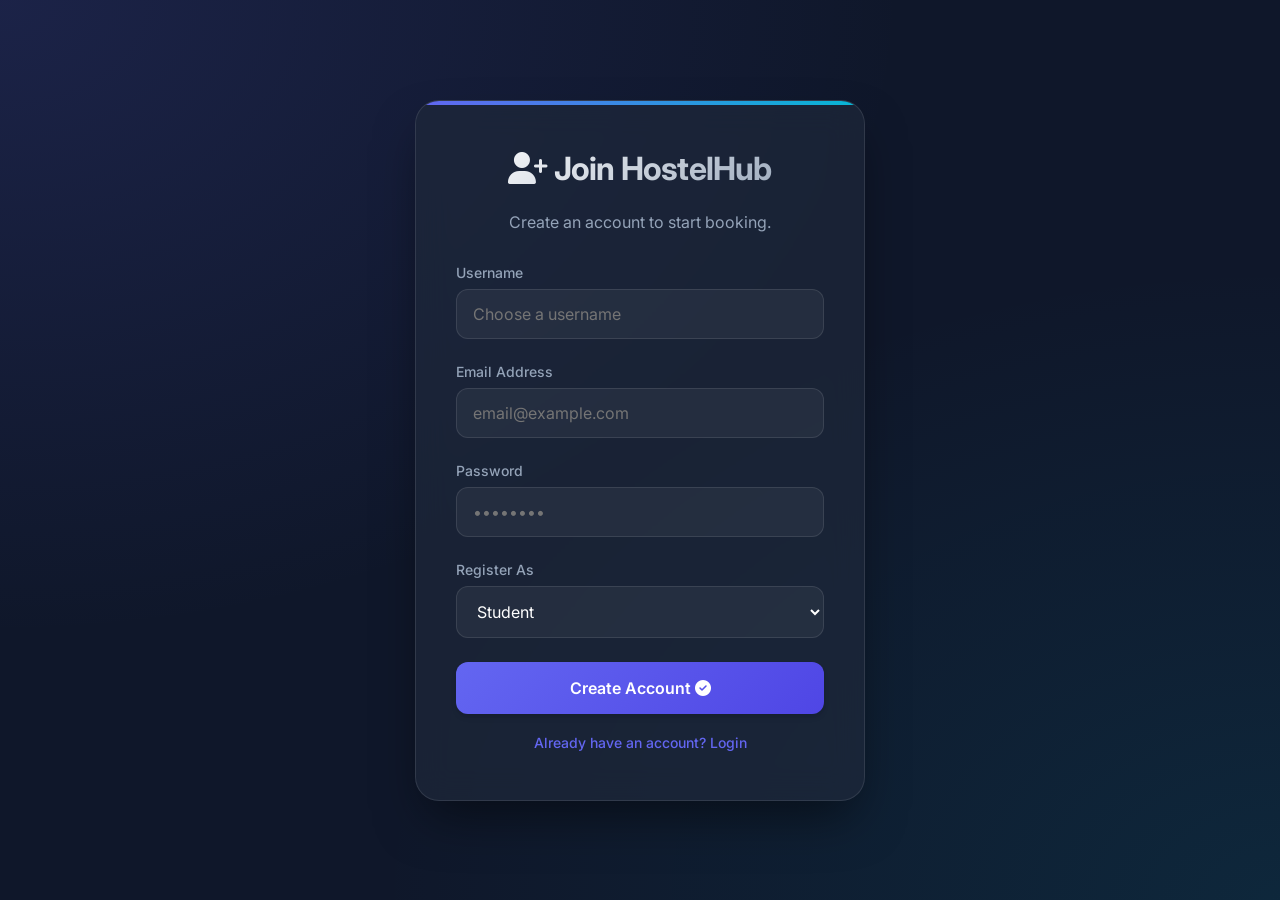
==== frontend/register.html @ d72aeb04 "Vercel deployment setup" ====
<!DOCTYPE html>
<html lang="en">

<head>
    <meta charset="UTF-8">
    <meta name="viewport" content="width=device-width, initial-scale=1.0">
    <title>Hostel Booking - Register</title>
    <link rel="stylesheet" href="https://cdnjs.cloudflare.com/ajax/libs/font-awesome/6.4.0/css/all.min.css">
    <link rel="stylesheet" href="static/style.css">
</head>

<body>
    <div class="container">
        <h1><i class="fas fa-user-plus"></i> Join HostelHub</h1>
        <p style="color: var(--text-muted); margin-bottom: 2rem;">Create an account to start booking.</p>
        <form id="registerForm">
            <div class="form-group">
                <label for="username">Username</label>
                <input type="text" id="username" placeholder="Choose a username" required>
            </div>
            <div class="form-group">
                <label for="email">Email Address</label>
                <input type="email" id="email" placeholder="email@example.com" required>
            </div>
            <div class="form-group">
                <label for="password">Password</label>
                <input type="password" id="password" placeholder="••••••••" required>
            </div>
            <div class="form-group">
                <label for="role">Register As</label>
                <select id="role" required>
                    <option value="student">Student</option>
                    <option value="admin">Admin</option>
                </select>
            </div>
            <button type="submit">Create Account <i class="fas fa-check-circle"></i></button>
        </form>
        <a href="/login" class="link">Already have an account? Login</a>
    </div>
    <script src="static/script.js"></script>
</body>

</html>
---- frontend/static/style.css ----
@import url('https://fonts.googleapis.com/css2?family=Inter:wght@300;400;500;600;700&display=swap');

:root {
    --primary: #6366f1;
    --primary-glow: rgba(99, 102, 241, 0.5);
    --secondary: #06b6d4;
    --accent: #f43f5e;
    --bg-dark: #0f172a;
    --bg-card: rgba(30, 41, 59, 0.7);
    --bg-glass: rgba(255, 255, 255, 0.05);
    --border-glass: rgba(255, 255, 255, 0.1);
    --text-main: #f8fafc;
    --text-muted: #94a3b8;
    --white: #ffffff;
    --radius: 16px;
    --transition: all 0.3s cubic-bezier(0.4, 0, 0.2, 1);
}

* {
    box-sizing: border-box;
    margin: 0;
    padding: 0;
    font-family: 'Inter', sans-serif;
}

body {
    background-color: var(--bg-dark);
    background-image:
        radial-gradient(at 0% 0%, rgba(99, 102, 241, 0.15) 0px, transparent 50%),
        radial-gradient(at 100% 100%, rgba(6, 182, 212, 0.1) 0px, transparent 50%);
    color: var(--text-main);
    display: flex;
    justify-content: center;
    align-items: center;
    min-height: 100vh;
    overflow-x: hidden;
}

/* Glassmorphism Utility */
.glass {
    background: var(--bg-card);
    backdrop-filter: blur(12px);
    -webkit-backdrop-filter: blur(12px);
    border: 1px solid var(--border-glass);
    border-radius: var(--radius);
}

.container {
    background: var(--bg-card);
    backdrop-filter: blur(16px);
    border: 1px solid var(--border-glass);
    padding: 3rem 2.5rem;
    border-radius: 24px;
    box-shadow: 0 25px 50px -12px rgba(0, 0, 0, 0.5);
    width: 100%;
    max-width: 450px;
    text-align: center;
    position: relative;
    overflow: hidden;
}

.container::before {
    content: '';
    position: absolute;
    top: 0;
    left: 0;
    width: 100%;
    height: 4px;
    background: linear-gradient(90deg, var(--primary), var(--secondary));
}

h1,
h2,
h3 {
    margin-bottom: 1.5rem;
    font-weight: 700;
    letter-spacing: -0.025em;
    background: linear-gradient(135deg, #fff 0%, var(--text-muted) 100%);
    -webkit-background-clip: text;
    background-clip: text;
    -webkit-text-fill-color: transparent;
}

.form-group {
    margin-bottom: 1.5rem;
    text-align: left;
}

label {
    display: block;
    margin-bottom: 0.5rem;
    font-size: 0.875rem;
    font-weight: 500;
    color: var(--text-muted);
}

input,
select,
textarea {
    width: 100%;
    padding: 0.875rem 1rem;
    background: var(--bg-glass);
    border: 1px solid var(--border-glass);
    border-radius: 12px;
    color: var(--white);
    font-size: 1rem;
    transition: var(--transition);
}

input:focus,
select:focus,
textarea:focus {
    border-color: var(--primary);
    background: rgba(255, 255, 255, 0.08);
    box-shadow: 0 0 0 4px var(--primary-glow);
    outline: none;
}

button {
    width: 100%;
    padding: 1rem;
    background: linear-gradient(135deg, var(--primary) 0%, #4f46e5 100%);
    color: var(--white);
    border: none;
    border-radius: 12px;
    font-size: 1rem;
    font-weight: 600;
    cursor: pointer;
    transition: var(--transition);
    box-shadow: 0 4px 6px -1px rgba(0, 0, 0, 0.1), 0 2px 4px -1px rgba(0, 0, 0, 0.06);
}

button:hover {
    transform: translateY(-2px);
    box-shadow: 0 10px 15px -3px var(--primary-glow);
    filter: brightness(1.1);
}

button:active {
    transform: translateY(0);
}

.link {
    display: inline-block;
    margin-top: 1.25rem;
    color: var(--primary);
    text-decoration: none;
    font-size: 0.875rem;
    font-weight: 500;
    transition: var(--transition);
}

.link:hover {
    color: var(--secondary);
    text-shadow: 0 0 8px var(--secondary);
}

/* Dashboard Styles */
.dashboard-container {
    width: 100%;
    max-width: 1280px;
    margin: 6rem auto 2rem;
    padding: 0 1.5rem;
    align-self: flex-start;
}

.nav {
    position: fixed;
    top: 0;
    left: 0;
    right: 0;
    z-index: 1000;
    display: flex;
    justify-content: space-between;
    align-items: center;
    background: rgba(15, 23, 42, 0.8);
    backdrop-filter: blur(12px);
    padding: 1rem 2rem;
    border-bottom: 1px solid var(--border-glass);
}

.nav h2 {
    margin-bottom: 0;
    font-size: 1.5rem;
}

.nav button {
    width: auto;
    padding: 0.5rem 1.25rem;
    background: var(--bg-glass);
    border: 1px solid var(--border-glass);
}

.nav button:hover {
    background: var(--accent);
    box-shadow: 0 0 15px rgba(244, 63, 94, 0.4);
}

/* Hostel Cards */
.hostel-card {
    background: var(--bg-card);
    border: 1px solid var(--border-glass);
    border-radius: 20px;
    padding: 2rem;
    margin-bottom: 2rem;
    display: flex;
    flex-direction: column;
    gap: 1.5rem;
    transition: var(--transition);
    position: relative;
    overflow: hidden;
}

.hostel-card:hover {
    border-color: var(--primary);
    box-shadow: 0 20px 25px -5px rgba(0, 0, 0, 0.2);
}

.hostel-card h3 {
    font-size: 1.75rem;
    margin-bottom: 0.5rem;
}

.hostel-card p {
    color: var(--text-muted);
    line-height: 1.6;
}

/* Filters */
.filter-section {
    background: var(--bg-card);
    padding: 1.5rem 2rem;
    border-radius: 20px;
    border: 1px solid var(--border-glass);
    margin-bottom: 3rem;
    display: grid;
    grid-template-columns: repeat(auto-fit, minmax(200px, 1fr));
    gap: 1.5rem;
    align-items: flex-end;
}

.filter-section .form-group {
    margin-bottom: 0;
}

.filter-section button {
    height: 48px;
}

/* Room Grid */
[id^="rooms-container-"] {
    display: grid;
    grid-template-columns: repeat(auto-fill, minmax(300px, 1fr));
    gap: 1rem;
    margin-top: 1rem;
}

.room-item {
    background: rgba(255, 255, 255, 0.03);
    border: 1px solid var(--border-glass);
    padding: 1.25rem;
    border-radius: 12px;
    display: flex;
    flex-direction: column;
    justify-content: space-between;
    transition: var(--transition);
}

.room-item:hover {
    background: rgba(255, 255, 255, 0.06);
    border-color: var(--secondary);
}

.room-info p {
    font-size: 0.9375rem;
    margin-bottom: 0.25rem;
}

.room-price {
    font-size: 1.25rem;
    font-weight: 700;
    color: var(--secondary);
}

.room-item button {
    margin-top: 1rem;
    padding: 0.625rem;
    font-size: 0.875rem;
    background: var(--secondary);
}

/* Responsive Grid for Admin Forms */
.admin-grid {
    display: grid;
    grid-template-columns: repeat(auto-fit, minmax(400px, 1fr));
    gap: 2rem;
}

@media (max-width: 640px) {
    .container {
        padding: 2rem 1.5rem;
        border-radius: 0;
        max-width: 100%;
        height: 100vh;
        display: flex;
        flex-direction: column;
        justify-content: center;
    }

    .admin-grid {
        grid-template-columns: 1fr;
    }
}
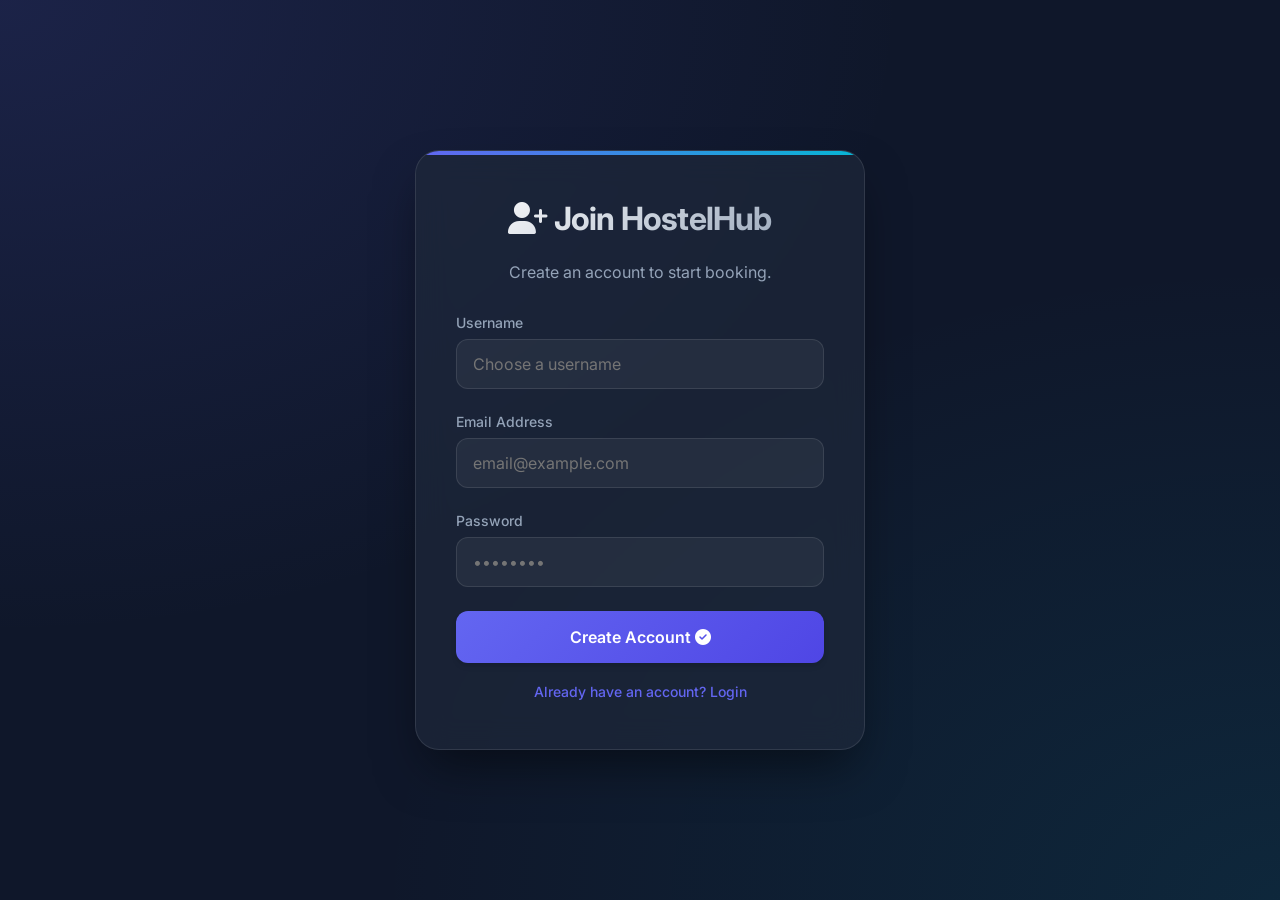
==== commit b75ded57: "Feature: Admin-only registration with super admin (admin10) and admin creation from dashboard" ====
--- a/frontend/register.html
+++ b/frontend/register.html
@@ -26,13 +26,6 @@
                 <label for="password">Password</label>
                 <input type="password" id="password" placeholder="••••••••" required>
             </div>
-            <div class="form-group">
-                <label for="role">Register As</label>
-                <select id="role" required>
-                    <option value="student">Student</option>
-                    <option value="admin">Admin</option>
-                </select>
-            </div>
             <button type="submit">Create Account <i class="fas fa-check-circle"></i></button>
         </form>
         <a href="/login" class="link">Already have an account? Login</a>
